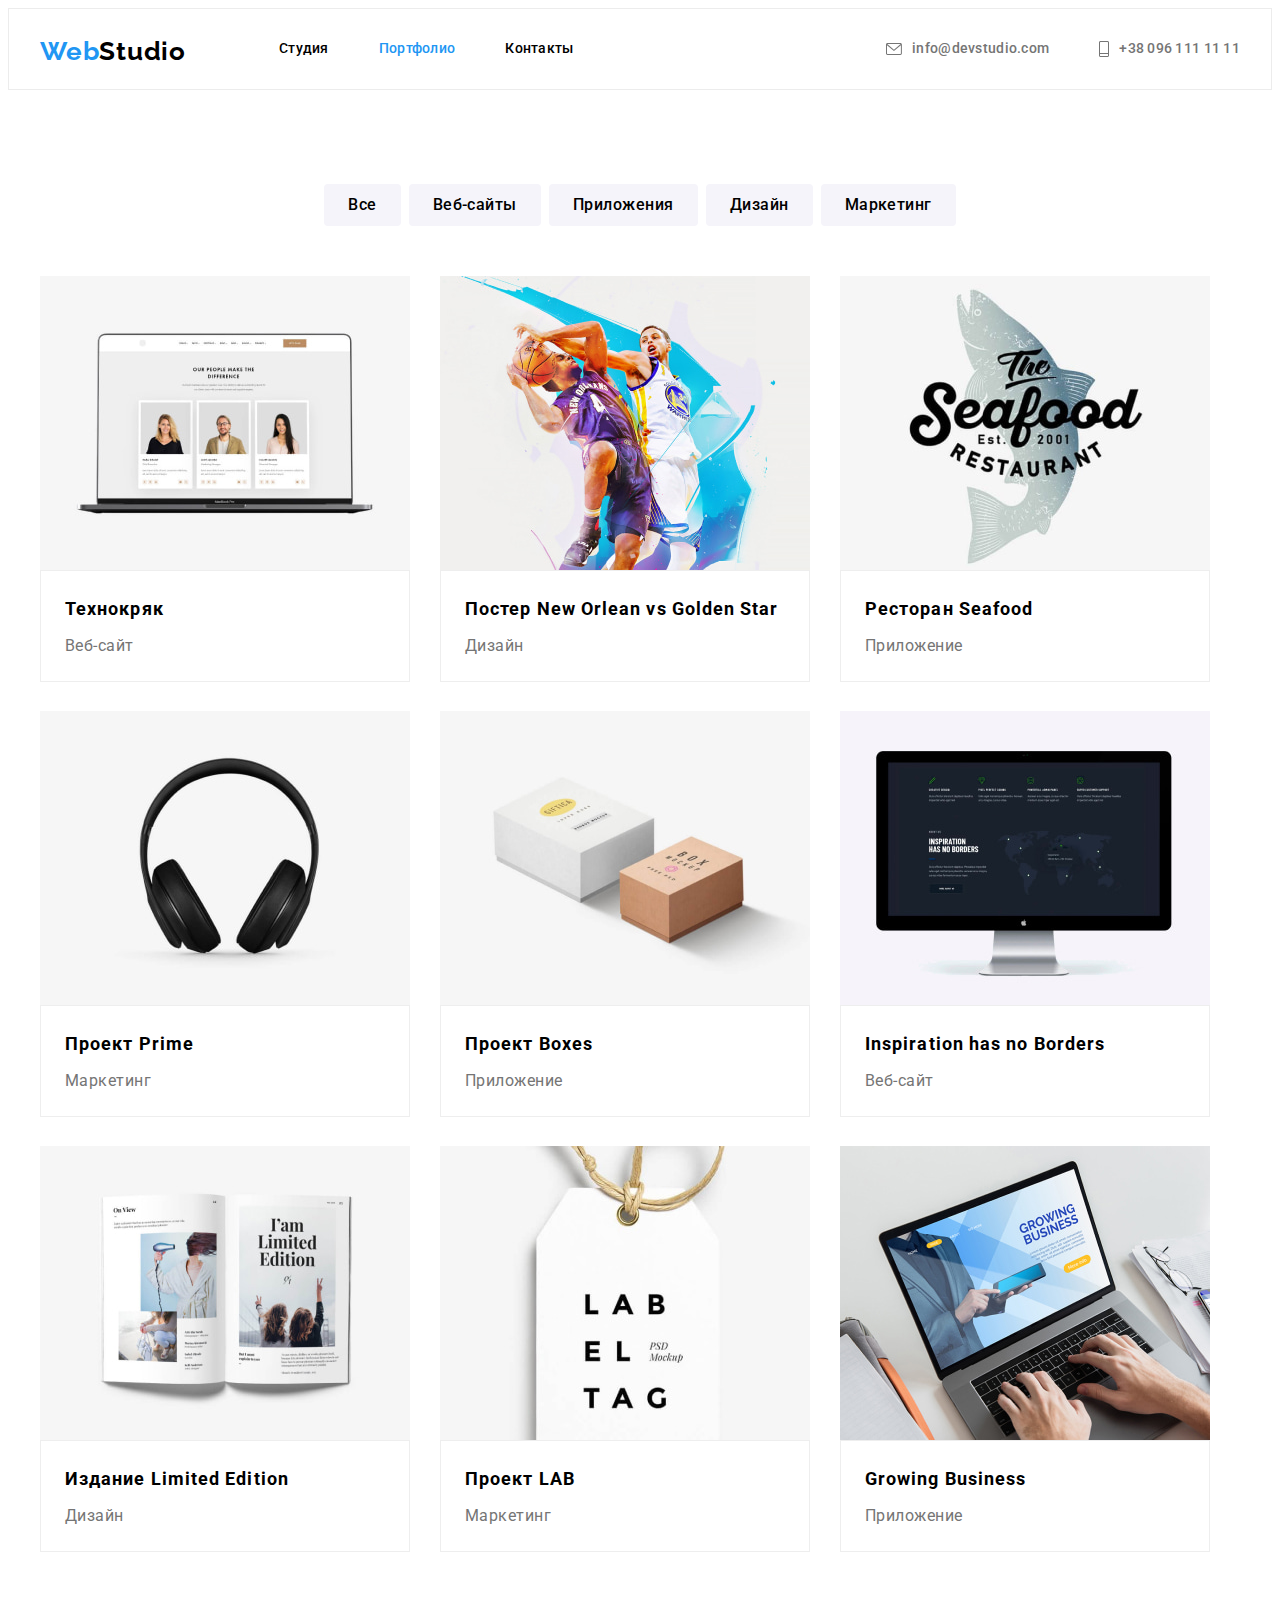
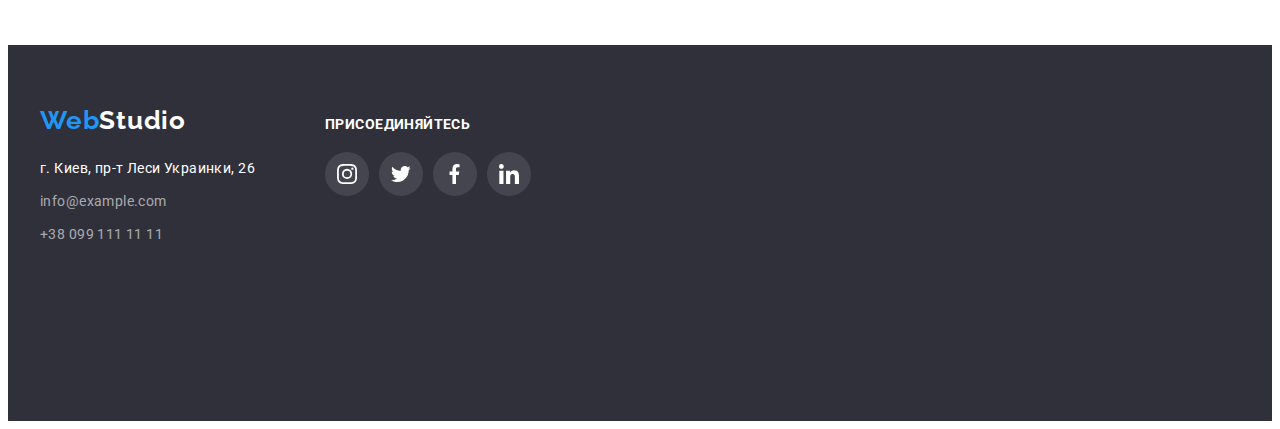
==== portfolio.html @ 827b34ea "hw5-begin" ====
<!DOCTYPE html>
<html lang="ru">
  <head>
    <meta charset="UTF-8" />
    <meta http-equiv="X-UA-Compatible" content="IE=edge" />
    <meta name="viewport" content="width=device-width, initial-scale=1.0" />
    <title>Портфолио</title>
    <link rel="preconnect" href="https://fonts.googleapis.com" />
    <link rel="preconnect" href="https://fonts.gstatic.com" crossorigin />
    <link
      href="https://fonts.googleapis.com/css2?family=Raleway:wght@700&family=Roboto:wght@400;500;700;900&display=swap"
      rel="stylesheet"
    />
    <link rel="stylesheet" href="https://cdnjs.cloudflare.com/ajax/libs/modern-normalize/1.1.0/modern-normalize.min.css" integrity="sha512-wpPYUAdjBVSE4KJnH1VR1HeZfpl1ub8YT/NKx4PuQ5NmX2tKuGu6U/JRp5y+Y8XG2tV+wKQpNHVUX03MfMFn9Q==" crossorigin="anonymous" referrerpolicy="no-referrer" />
    <link rel="stylesheet" href="./css/styles.css" />
  </head>
  <body>
    <!-- Шапка сайта-->
    <header class="header">
      <div class="container div-container">
        <nav class="header-nav">
        <a class="header-logo-web" href="./index.html"
          >Web<span class="header-logo-studio">Studio</span></a
        >
        <ul class="header-list list">
          <li class="header-item">
            <a class="header-link" href="./index.html">Студия</a>
          </li>
          <li class="header-item">
            <a class="header-link current" href="./portfolio.html">Портфолио</a>
          </li>
          <li class="header-item">
            <a class="header-link" href="">Контакты</a>
          </li>
        </ul>
      </nav>

      <ul class="auth-nav">
        <li class="header-info">
          <a class="header-mail header-navigation" href="mailto:info@devstudio.com">
            <svg class="link-svg" width="16px" height="12px" >
              <use href="./images/icons.svg#envelope">
              </use>
            </svg>
            info@devstudio.com
          </a>
        </li>
        <li class="header-info">
          <a class="header-phone header-navigation" href="tel:+380961111111">
            <svg class="link-svg" width="10px" height="16px">
              <use href="./images/icons.svg#phone">
              </use>
            </svg>
            +38 096 111 11 11
          </a>
        </li>
      </ul>
    </div>
    </header>

    <!--Портфолио-->
    <main>
      <section class="portfolio section">
        <div class="container">
          <h1 class="portfolio-main" hidden>Портфолио</h1>
        <ul class="portfolio-item list">
          <li class="portfolio-list"><button class="portfolio-btn main-btn" type="button">Все</button></li>
          <li class="portfolio-list"><button class="portfolio-btn main-btn" type="button">Веб-сайты</button></li>
          <li class="portfolio-list"><button class="portfolio-btn main-btn" type="button">Приложения</button></li>
          <li class="portfolio-list"><button class="portfolio-btn main-btn" type="button">Дизайн</button></li>
          <li class="portfolio-list"><button class="portfolio-btn main-btn" type="button">Маркетинг</button></li>
          </ul>   
          
          <!-- Карточки--> 
          <h2 hidden>Портфолио</h2>            
            <ul class="portfolio-image list">
            <li class="portfolio-box">
            <img
              src="./images/portfolio/techno.jpg"
              alt="Технокряк"
              width="370"
              height="294"
            />
            <div class="portfolio-container">
              <h3 class="portfolio-main">Технокряк</h3>
            <p class="portfolio-description">Веб-сайт</p></div>
          </li>
          <li class="portfolio-box">
            <img
              src="./images/portfolio/ball.jpg"
              alt="Баскетбол"
              width="370"
              height="294"
            />
            <div class="portfolio-container">
              <h3 class="portfolio-main">Постер New Orlean vs Golden Star</h3>
            <p class="portfolio-description">Дизайн</p>
            </div>
          </li>
          <li class="portfolio-box">
            <img
              src="./images/portfolio/food.jpg"
              alt="Еда"
              width="370"
              height="294"
            />
            <div class="portfolio-container">
              <h3 class="portfolio-main">Ресторан Seafood</h3>
            <p class="portfolio-description">Приложение</p>
            </div>
          </li>
          <li class="portfolio-box">
            <img
              src="./images/portfolio/prime.jpg"
              alt="Наушники"
              width="370"
              height="294"
            />
            <div class="portfolio-container">
              <h3 class="portfolio-main">Проект Prime</h3>
            <p class="portfolio-description">Маркетинг</p>
            </div>
          </li>
          <li class="portfolio-box">
            <img
              src="./images/portfolio/box.jpg"
              alt="Коробки"
              width="370"
              height="294"
            />
            <div class="portfolio-container">
              <h3 class="portfolio-main">Проект Boxes</h3>
            <p class="portfolio-description">Приложение</p>
            </div>
          </li>
          <li class="portfolio-box">
            <img
              src="./images/portfolio/borders.jpg"
              alt="Монитор"
              width="370"
              height="294"
            />
            <div class="portfolio-container">
              <h3 class="portfolio-main" lang="en">Inspiration has no Borders</h3>
            <p class="portfolio-description">Веб-сайт</p>
            </div>
          </li>
          <li class="portfolio-box">
            <img
              src="./images/portfolio/book.jpg"
              alt="Книга"
              width="370"
              height="294"
            />
            <div class="portfolio-container">
              <h3 class="portfolio-main">Издание Limited Edition</h3>
            <p class="portfolio-description">Дизайн</p>
            </div>
          </li>
          <li class="portfolio-box">
            <img
              src="./images/portfolio/lab.jpg"
              alt="Бирка с надписью"
              width="370"
              height="294"
            />
            <div class="portfolio-container">
              <h3 class="portfolio-main">Проект LAB</h3>
            <p class="portfolio-description">Маркетинг</p>
            </div>
          </li>
          <li class="portfolio-box">
            <img
              src="./images/portfolio/notebook.jpg"
              alt="Ноутбук"
              width="370"
              height="294"
            />
            <div class="portfolio-container">
              <h3 class="portfolio-main" lang="en">Growing Business</h3>
            <p class="portfolio-description">Приложение</p>
            </div>
          </li>   
          </ul>
        </div>
       </section>
    </main>

    <!--Подвал-->
    <footer class="footer">
      <div class="container">
        <div class="adress">
        <a class="footer-logo-web" href="./index.html">Web<span class="footer-logo-studio">Studio</a>
      <address class="footer-adress">
        <ul class="footer-list list">
          <li class="footer-item">
            <a
              class="footer-map"
              href="https://goo.gl/maps/wizjQyX9kH2uUNJ5A"
              target="_blank"
              title="Google карты"
              >г. Киев, пр-т Леси Украинки, 26</a
            >
          </li>
          <li class="footer-item">
            <a class="footer-mail" href="mailto:info@example.com">info@example.com</a>
          </li>
          <li class="footer-item">
            <a class="footer-phone" href="tel:+380991111111">+38 099 111 11 11</a>
          </li>
        </ul>
      </address>
        </div>
<div class="join-div">
      <h3 class="join">ПРИСОЕДИНЯЙТЕСЬ</h3>
    <ul class="join-item list">
      <li class="join-list">
                <a class="join-svg dark" href="">
                  <svg class="join-link-svg" width="20px" height="20px">
                  <use href="./images/icons.svg#instagram"></use>
                </svg>
                </a>
              </li>
              <li class="join-list">
                <a class="join-svg dark" href="">
                  <svg class="join-link-svg" width="20px" height="20px">
                  <use href="./images/icons.svg#twitter"></use>
                </svg>
                </a>
              </li>
              <li class="join-list">
                <a class="join-svg dark" href="">
                  <svg class="join-link-svg" width="20px" height="20px">
                  <use href="./images/icons.svg#facebook"></use>
                </svg>
                </a>
              </li>
              <li class="join-list">
                <a class="join-svg dark" href="">
                  <svg class="join-link-svg" width="20px" height="20px">
                  <use href="./images/icons.svg#linkedin"></use>
                </svg>
                </a>
              </li>
    </ul>
</div>
</div>
    </footer>
  </body>
</html>
---- css/styles.css ----
:root {
  --main-font: Roboto, sans-serif;
  --secondary-font: Raleway, sans-serif;

  --main-clr: #000000;
  --blue-clr: #2196f3;
  --secondary-clr: #757575;
  --background-clr: #2f303a;
  --light-clr: #ffffff;
  --button-clr: #f5f4fa;
  --secondary-light-clr: #ffffff99;
  --background-secondary-clr: #f5f4fa;
}

.section {
  padding-top: 94px;
  padding-bottom: 94px;
}

h1,
h2,
h3,
p {
  margin: 0;
}

.main-btn {
  cursor: pointer;
}

li {
  list-style-type: none;
}

a {
  text-decoration: none;
}

body {
  font-family: var(--main-font);
  font-weight: 400;
  font-size: 14px;
  line-height: 1.71;
  letter-spacing: 0.03em;
  color: var(--main-clr);
}

.header-logo-web {
  color: var(--blue-clr);
}

.header-logo-web .header-logo-studio {
  color: var(--main-clr);
}

/* Шапка сайта*/
.header {
  border: 1px solid #ececec;
}

.container {
  margin-left: auto;
  margin-right: auto;
  width: 1200px;
  padding-left: 15px;
  padding-right: 15px;
}

.div-container {
  display: flex;
  height: 80px;
}

.header-logo-web {
  padding-top: 24px;
  padding-bottom: 25px;
}

.header-logo-web,
.header-logo-studio {
  font-family: var(--secondary-font);
  font-weight: bold;
  font-size: 26px;
  line-height: 1.42;
  letter-spacing: 0.03em;
}

.header-link {
  color: var(--main-clr);
}

.list {
  margin: 0;
  padding: 0;
  list-style-type: none;
}

.header-nav {
  display: flex;
}

.header-list {
  display: flex;
  margin-left: 93px;
  align-items: center;
}

.header-item {
  padding-top: 32px;
  padding-bottom: 32px;
}

.header-list .header-item:not(:last-child) {
  margin-right: 50px;
}

.header-link.current {
  color: var(--blue-clr);
}

.header-link:hover,
.header-link:focus {
  color: var(--blue-clr);
}

.header-mail:hover .link-svg {
  fill: var;
}

.header-list .header-item {
  font-family: var(--main-font);
  font-weight: 500;
  font-size: 14px;
  line-height: 1.14;
  letter-spacing: 0.02em;
}

.header-navigation:hover,
.header-navigation:focus {
  color: var(--blue-clr);
}

.auth-nav {
  align-items: center;
  margin-left: auto;
  display: flex;
}

.header-info:not(:first-child) {
  padding-left: 50px;
}

.header-navigation {
  color: var(--secondary-clr);
  font-family: var(--main-font);
  font-weight: 500;
  font-size: 14px;
  line-height: 1.14;
  letter-spacing: 0.02em;
  padding-top: 32px;
  padding-bottom: 32px;
  align-items: center;
  display: flex;
}

.link-svg {
  fill: #757575;
  margin-right: 10px;
}

.header-navigation:hover .link-svg,
.header-navigation:focus .link-svg {
  fill: var(--blue-clr);
}

/* Баннер */
.hero {
  background-color: var(--background-clr);
  height: 600px;
  text-align: center;
  padding-top: 200px;
  padding-bottom: 280px;
  background-image: linear-gradient(
      rgba(47, 48, 58, 0.4),
      rgba(47, 48, 58, 0.4)
    ),
    url(../images/background.jpg);
}

.hero-main {
  font-family: var(--main-font);
  font-weight: 900;
  font-size: 44px;
  line-height: 1.36;
  letter-spacing: 0.06em;

  color: var(--light-clr);
}

.hero-btn {
  font-family: var(--main-font);
  font-weight: bold;
  font-size: 16px;
  line-height: 1.88;

  color: var(--light-clr);
  background: var(--blue-clr);
}

.hero-btn:hover {
  color: var(--main-clr);
  background: var(--button-clr);
}

.hero-btn {
  width: 200px;
  height: 50px;
  border-radius: 4px;
  border-color: transparent;
  box-shadow: 0px 4px 4px rgba(0, 0, 0, 0.15);
  margin-top: 30px;
  padding: 10px 32px;
}
/* Абзацы */
.paragraph-main {
  font-family: var(--main-font);
  font-weight: bold;
  font-size: 14px;
  line-height: 1.14;
  letter-spacing: 0.03em;
}

.paragraph-item {
  width: 270px;
}

.paragraph-description {
  font-family: var(--main-font);
  font-weight: normal;
  font-size: 14px;
  line-height: 1.71;
  letter-spacing: 0.03em;

  color: var(--secondary-clr);
}

.paragraph-list {
  list-style: none;
  margin: 0;
  padding: 0;
}

.ul-paragraph:not(:last-child) {
  margin-right: 30px;
}

.paragraph-main {
  padding-bottom: 10px;
}

.paragraph-list {
  display: flex;
}

.paragraph-list .paragraph-item:not(:last-child) {
  margin-right: 30px;
}

.antenna::before {
  background-image: url(../images/svg/antenna.svg);
}

.clock::before {
  background-image: url(../images/svg/clock.svg);
}

.notebook::before {
  background-image: url(../images/svg/notebook.svg);
}

.astronaut::before {
  background-image: url(../images/svg/astronaut.svg);
}

.paragraph-item::before {
  display: block;
  content: "";
  background-color: #f5f4fa;
  width: 270px;
  height: 120px;
  background-repeat: no-repeat;
  background-position: center;
  margin-bottom: 30px;
  border-radius: 4px;
}
/* Галерея работ */
.hallery {
  padding-bottom: 94px;
}

.hallery-main {
  font-family: var(--main-font);
  font-weight: bold;
  font-size: 36px;
  line-height: 1.17;
  letter-spacing: 0.03em;
  text-align: center;
  margin-bottom: 50px;
}

.hallery-list {
  display: flex;
}

.hallery-list .hallery-item:not(:last-child) {
  margin-right: 30px;
}

/* Команда */
.team {
  background-color: var(--background-secondary-clr);
}

.team-main {
  font-family: var(--main-font);
  font-weight: bold;
  font-size: 36px;
  line-height: 1.17;
  letter-spacing: 0.03em;
  text-align: center;
  margin-bottom: 50px;
}

.team-item {
  width: 270px;
  height: 428px;
  background-color: var(--light-clr);
  box-shadow: 0px 1px 3px rgba(0, 0, 0, 0.12), 0px 1px 1px rgba(0, 0, 0, 0.14),
    0px 2px 1px rgba(0, 0, 0, 0.2);
  border-radius: 0px 0px 4px 4px;
}

.team-list .team-item:not(:last-child) {
  margin-right: 30px;
}

.team-name {
  font-family: var(--main-font);
  font-weight: 500;
  font-size: 16px;
  line-height: 1.19;
  letter-spacing: 0.03em;
  text-align: center;
}

.team-description {
  font-family: var(--main-font);
  font-weight: normal;
  font-size: 16px;
  line-height: 1.19;
  letter-spacing: 0.03em;
  text-align: center;
  color: var(--secondary-clr);
  margin-bottom: 16px;
}

.team-list {
  display: flex;
}

.team-container {
  padding: 30px 32px;
}

img {
  display: block;
}

.team-description {
  margin-top: 10px;
}

.team-svg {
  display: flex;
  justify-content: space-between;
}

.team-svg-list {
  width: 44px;
  height: 44px;
}

.people-svg {
  display: flex;
  justify-content: center;
  align-items: center;
  width: 100%;
  height: 100%;
  border-radius: 50%;
  fill: #afb1b8;
}

.people-svg:hover,
.people-svg:focus {
  background-color: var(--blue-clr);
}

.people-svg:hover .people-team-svg,
.people-svg:focus .people-team-svg {
  fill: var(--light-clr);
}

/* Клиенты */
.clients-main {
  font-family: var(--main-font);
  font-weight: bold;
  font-size: 36px;
  line-height: 42px;
  text-align: center;
  letter-spacing: 0.03em;
  margin-bottom: 50px;
}

.clients-list {
  display: flex;
  justify-content: center;
}

.our-clients:not(:last-child) {
  margin-right: 30px;
}

.clients-link:hover .clients-svg,
.clients-link:focus .clients-svg {
  fill: var(--blue-clr);
}

.our-clients .clients-link {
  display: flex;
  justify-content: center;
  align-items: center;
  width: 170px;
  height: 92px;
  left: 215px;
  top: 2493px;
  border: 1px solid #afb1b8;
  box-sizing: border-box;
  border-radius: 4px;
  fill: #afb1b8;
}

.clients-link:hover,
.clients-link:focus {
  border: 1px solid var(--blue-clr);
}

/* Подвал */
.footer {
  background-color: var(--background-clr);
  height: 256px;
  padding-top: 60px;
  padding-bottom: 60px;
}

.footer .container {
  display: flex;
  align-items: baseline;
}

.adress {
  margin-right: 70px;
}

.footer-map:hover,
.footer-map:focus,
.footer-mail:hover,
.footer-mail:focus,
.footer-phone:hover,
.footer-phone:focus {
  color: var(--blue-clr);
}

.footer-logo-web {
  color: var(--blue-clr);
}

.footer-logo-web .footer-logo-studio {
  color: var(--light-clr);
}

.footer-logo-web,
.footer-logo-studio {
  font-family: var(--secondary-font);
  font-weight: bold;
  font-size: 26px;
  line-height: 1.19;
  letter-spacing: 0.03em;
}

.footer-map {
  font-family: var(--main-font);
  font-style: normal;
  font-size: 14px;
  line-height: 1.71;
  letter-spacing: 0.03em;
  color: var(--light-clr);
}

.footer-mail,
.footer-phone {
  font-family: var(--main-font);
  font-style: normal;
  font-size: 14px;
  line-height: 1.71;
  letter-spacing: 0.03em;
  color: var(--secondary-light-clr);
}

.footer-item:first-child {
  margin-top: 20px;
}

.footer-item:not(:last-child) {
  margin-bottom: 9px;
}

.join {
  font-weight: bold;
  font-size: 14px;
  line-height: 1.142;
  text-transform: uppercase;
  color: var(--light-clr);
  margin-bottom: 20px;
}

.join-div {
  align-items: flex-start;
  width: 206px;
  height: 80px;
}

.join-item {
  display: flex;
  justify-content: space-between;
}

.join-list {
  width: 44px;
  height: 44px;
}

.join-svg.dark {
  background: rgba(255, 255, 255, 0.1);
}

.join-svg {
  display: flex;
  justify-content: center;
  align-items: center;
  width: 100%;
  height: 100%;
  border-radius: 50%;
  fill: var(--light-clr);
}

.join-list .join-svg:hover,
.join-list .join-svg:focus {
  background-color: var(--blue-clr);
}

/* Портфолио */
.portfolio-btn {
  font-family: var(--main-font);
  font-weight: 500;
  font-size: 16px;
  line-height: 1.62;
  letter-spacing: 0.03em;

  background: var(--button-clr);
}

.portfolio-btn:hover {
  color: var(--light-clr);
  background: var(--blue-clr);
  box-shadow: 0px 3px 1px rgba(0, 0, 0, 0.1), 0px 1px 2px rgba(0, 0, 0, 0.08),
    0px 2px 2px rgba(0, 0, 0, 0.12);
}

.portfolio-main {
  font-family: var(--main-font);
  font-weight: bold;
  font-size: 18px;
  line-height: 2;
  letter-spacing: 0.06em;
  margin-bottom: 4px;
}

.portfolio-description {
  font-family: var(--main-font);
  font-weight: normal;
  font-size: 16px;
  line-height: 1.88;
  letter-spacing: 0.03em;

  color: var(--secondary-clr);
}

.portfolio-item {
  display: flex;
  justify-content: center;
  margin-bottom: 50px;
}

.portfolio-btn {
  background: #f5f4fa;
  border-radius: 4px;
  border-color: transparent;
  padding: 6px 22px;
}

.portfolio-list:not(:last-child) {
  margin-right: 8px;
}

.portfolio-box {
  width: 370px;
  height: 405px;
  margin-right: 30px;
}

.portfolio-container {
  display: block;
  border: 1px solid #eeeeee;
  text-align: left;
  padding: 20px 24px;
}

.portfolio-box:nth-child(3n) {
  margin: 0;
}

.portfolio-box:nth-child(-n + 6) {
  margin-bottom: 30px;
}

.portfolio-image {
  display: flex;
  flex-wrap: wrap;
}

.portfolio-box:hover {
  box-shadow: 0px 1px 1px rgba(0, 0, 0, 0.12), 0px 4px 4px rgba(0, 0, 0, 0.06),
    1px 4px 6px rgba(0, 0, 0, 0.16);
}
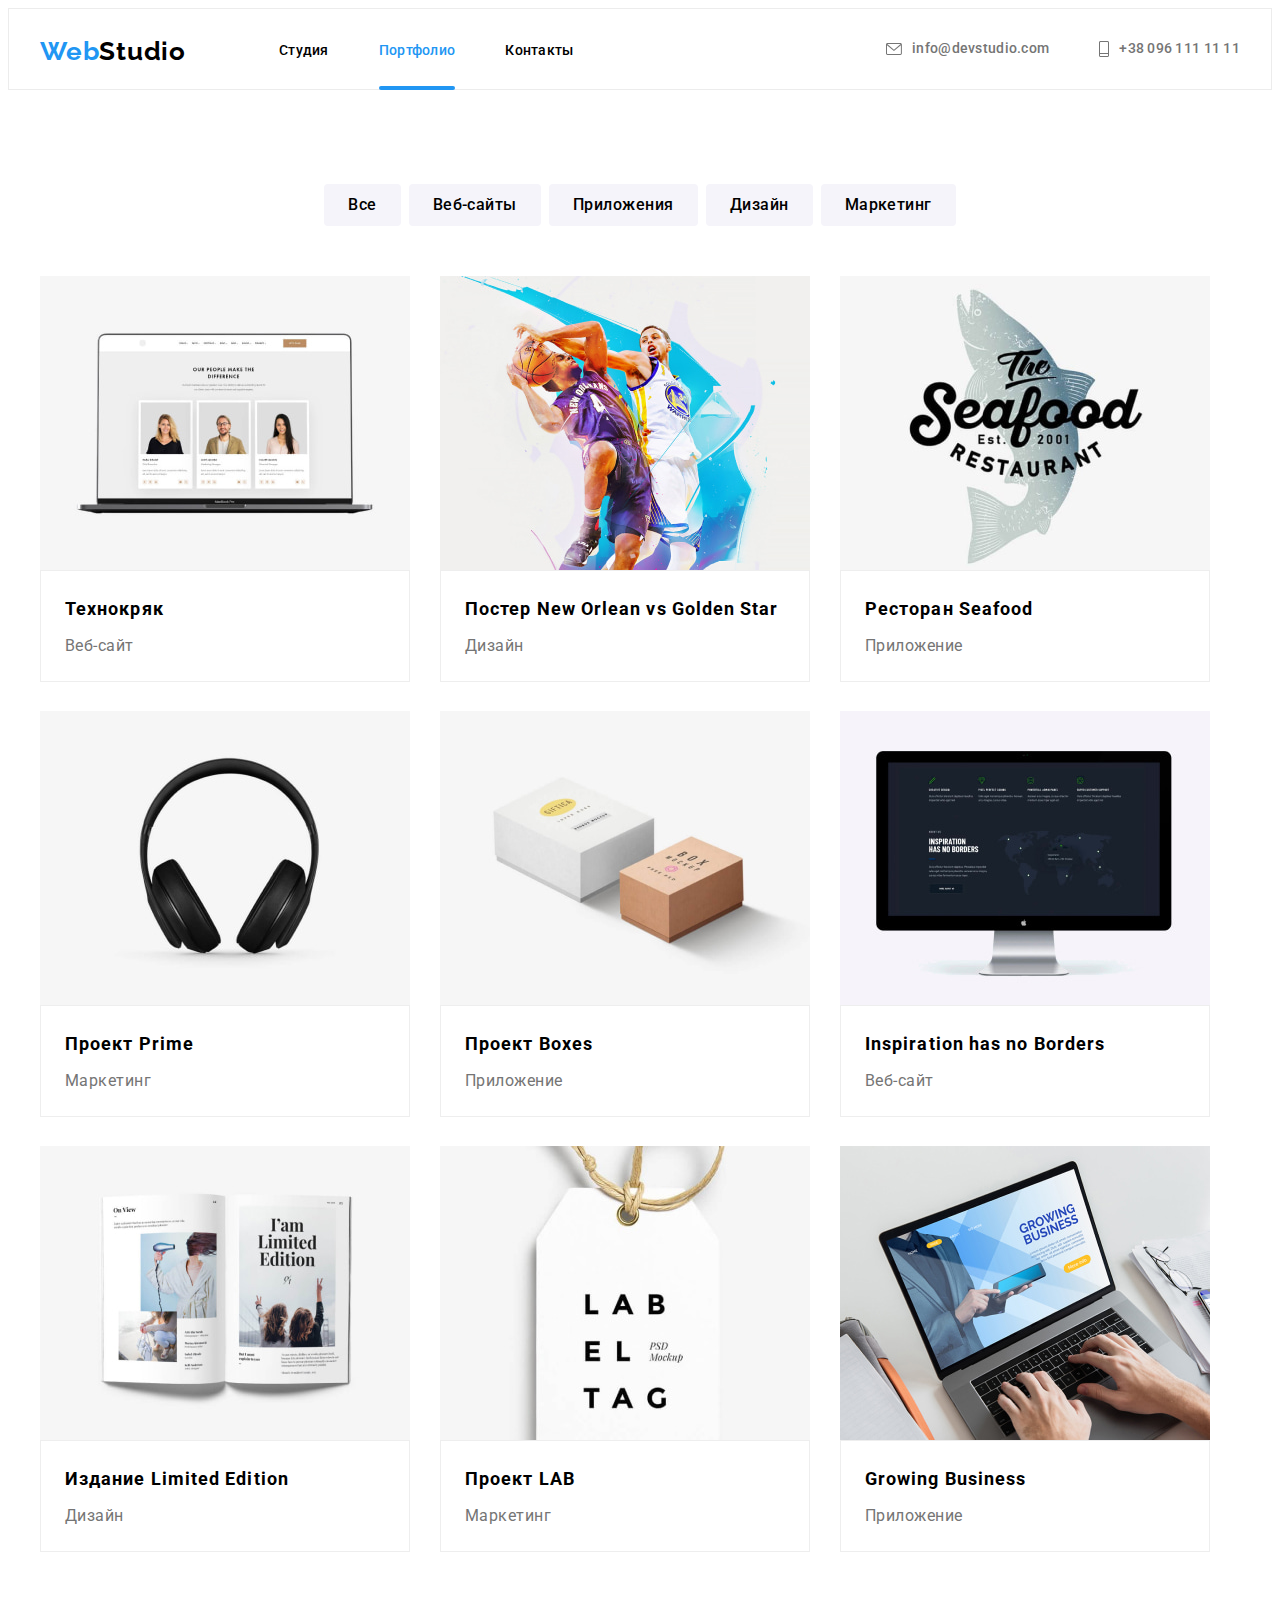
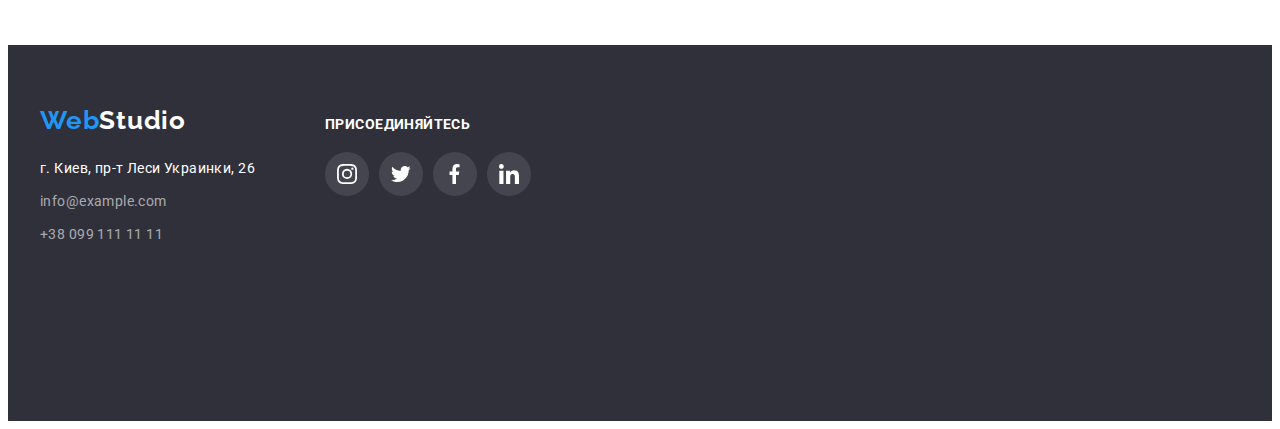
==== commit ad2625af: "hw5-newfcknteacher" ====
--- a/portfolio.html
+++ b/portfolio.html
@@ -75,111 +75,140 @@
           <h2 hidden>Портфолио</h2>            
             <ul class="portfolio-image list">
             <li class="portfolio-box">
-            <img
+            <div class="box">
+              <div class="overlay">
+              <img
               src="./images/portfolio/techno.jpg"
               alt="Технокряк"
               width="370"
               height="294"
             />
+            <p class="overlay-text">Ресурс предлагает комплексные предложения с разным уровнем функционала и сервисов. Все это позволит посетителю получить исчерпывающие сведения о компании или частном лице.</p>
+            </div>
             <div class="portfolio-container">
               <h3 class="portfolio-main">Технокряк</h3>
             <p class="portfolio-description">Веб-сайт</p></div>
           </li>
           <li class="portfolio-box">
+            <div class="overlay">
             <img
               src="./images/portfolio/ball.jpg"
               alt="Баскетбол"
               width="370"
               height="294"
             />
+            <p></p>
+            </div>
             <div class="portfolio-container">
               <h3 class="portfolio-main">Постер New Orlean vs Golden Star</h3>
             <p class="portfolio-description">Дизайн</p>
             </div>
           </li>
           <li class="portfolio-box">
+            <div class="overlay">
             <img
               src="./images/portfolio/food.jpg"
               alt="Еда"
               width="370"
               height="294"
             />
+            <p></p>
+            </div>
             <div class="portfolio-container">
               <h3 class="portfolio-main">Ресторан Seafood</h3>
             <p class="portfolio-description">Приложение</p>
             </div>
           </li>
           <li class="portfolio-box">
+            <div class="overlay">
             <img
               src="./images/portfolio/prime.jpg"
               alt="Наушники"
               width="370"
               height="294"
             />
+            <p></p>
+            </div>
             <div class="portfolio-container">
               <h3 class="portfolio-main">Проект Prime</h3>
             <p class="portfolio-description">Маркетинг</p>
             </div>
           </li>
           <li class="portfolio-box">
+            <div class="overlay">
             <img
               src="./images/portfolio/box.jpg"
               alt="Коробки"
               width="370"
               height="294"
             />
+            <p></p>
+            </div>
             <div class="portfolio-container">
               <h3 class="portfolio-main">Проект Boxes</h3>
             <p class="portfolio-description">Приложение</p>
             </div>
           </li>
           <li class="portfolio-box">
+            <div class="overlay">
             <img
               src="./images/portfolio/borders.jpg"
               alt="Монитор"
               width="370"
               height="294"
             />
+            <p></p>
+            </div>
             <div class="portfolio-container">
               <h3 class="portfolio-main" lang="en">Inspiration has no Borders</h3>
             <p class="portfolio-description">Веб-сайт</p>
             </div>
           </li>
           <li class="portfolio-box">
+            <div class="overlay">
             <img
               src="./images/portfolio/book.jpg"
               alt="Книга"
               width="370"
               height="294"
             />
+            <p></p>
+            </div>
             <div class="portfolio-container">
               <h3 class="portfolio-main">Издание Limited Edition</h3>
             <p class="portfolio-description">Дизайн</p>
             </div>
           </li>
           <li class="portfolio-box">
+            <div class="overlay">
             <img
               src="./images/portfolio/lab.jpg"
               alt="Бирка с надписью"
               width="370"
               height="294"
             />
+            <p></p>
+            </div>
             <div class="portfolio-container">
               <h3 class="portfolio-main">Проект LAB</h3>
             <p class="portfolio-description">Маркетинг</p>
             </div>
           </li>
           <li class="portfolio-box">
+            <div class="overlay">
             <img
               src="./images/portfolio/notebook.jpg"
               alt="Ноутбук"
               width="370"
               height="294"
             />
+            <p></p>
+            </div>
             <div class="portfolio-container">
               <h3 class="portfolio-main" lang="en">Growing Business</h3>
             <p class="portfolio-description">Приложение</p>
             </div>
+          </div>
           </li>   
           </ul>
         </div>
--- a/css/styles.css
+++ b/css/styles.css
@@ -85,8 +85,27 @@
   letter-spacing: 0.03em;
 }
 
+.header-link::after {
+  content: '';
+  display: block;
+  width: 100%;
+  height: 4px;
+  border-radius: 2px;
+  background-color: var(--blue-clr);
+  position: absolute;
+  bottom: 0px;
+  display: none;
+}
+
+.current::after {
+  display: block;
+}
+
 .header-link {
   color: var(--main-clr);
+  position: relative;
+  padding: 35px 0 32px 0;
+  display: block;
 }
 
 .list {
@@ -121,10 +140,12 @@
 .header-link:hover,
 .header-link:focus {
   color: var(--blue-clr);
+  transition: 250ms cubic-bezier(0.4, 0, 0.2, 1);
 }
 
 .header-mail:hover .link-svg {
   fill: var;
+  transition: 250ms cubic-bezier(0.4, 0, 0.2, 1);
 }
 
 .header-list .header-item {
@@ -138,6 +159,7 @@
 .header-navigation:hover,
 .header-navigation:focus {
   color: var(--blue-clr);
+  transition: 250ms cubic-bezier(0.4, 0, 0.2, 1);
 }
 
 .auth-nav {
@@ -171,6 +193,7 @@
 .header-navigation:hover .link-svg,
 .header-navigation:focus .link-svg {
   fill: var(--blue-clr);
+  transition: 250ms cubic-bezier(0.4, 0, 0.2, 1);
 }
 
 /* Баннер */
@@ -210,6 +233,7 @@
 .hero-btn:hover {
   color: var(--main-clr);
   background: var(--button-clr);
+  transition: 250ms cubic-bezier(0.4, 0, 0.2, 1);
 }
 
 .hero-btn {
@@ -221,6 +245,48 @@
   margin-top: 30px;
   padding: 10px 32px;
 }
+
+.close-x {
+  position: absolute;
+  right: 8px;
+  top: 8px;
+background-image: url(../images/svg/x.svg);
+
+}
+
+.backdrop {
+position: absolute;
+width: 528px;
+height: 581px;
+left: 494px;
+top: 221px;
+background: #FFFFFF;
+box-shadow: 0px 1px 3px rgba(0, 0, 0, 0.12),
+0px 1px 1px rgba(0, 0, 0, 0.14),
+0px 2px 1px rgba(0, 0, 0, 0.2);
+border-radius: 4px;
+visibility: visible;
+}
+
+.is-hidden {
+  visibility: hidden;
+  opacity: 0;
+  pointer-events: none;
+}
+
+.modal-btn {
+  position: absolute;
+  width: 30px;
+  height: 30px;
+  right: 8px;
+  top: 8px;
+  background: #FFFFFF;
+  border: 1px solid rgba(0, 0, 0, 0.1);
+  box-sizing: border-box;
+  border-radius: 50%;
+  cursor: pointer;
+}
+
 /* Абзацы */
 .paragraph-main {
   font-family: var(--main-font);
@@ -316,6 +382,25 @@
   margin-right: 30px;
 }
 
+.thumb {
+  position: relative;
+  overflow: hidden;
+  margin: 10px;
+  width: 100%;
+}
+
+.label {
+  position: absolute;
+  bottom: 0;
+  right: 0;
+  padding: 27px;
+  font-size: 14px;
+  background: rgba(47, 48, 58, 0.8);
+  color: #fff;
+  width: 100%;
+  text-align: center;
+}
+
 /* Команда */
 .team {
   background-color: var(--background-secondary-clr);
@@ -403,11 +488,14 @@
 .people-svg:hover,
 .people-svg:focus {
   background-color: var(--blue-clr);
+  transition: 250ms cubic-bezier(0.4, 0, 0.2, 1);
+  
 }
 
 .people-svg:hover .people-team-svg,
 .people-svg:focus .people-team-svg {
   fill: var(--light-clr);
+  transition: 250ms cubic-bezier(0.4, 0, 0.2, 1);
 }
 
 /* Клиенты */
@@ -433,6 +521,7 @@
 .clients-link:hover .clients-svg,
 .clients-link:focus .clients-svg {
   fill: var(--blue-clr);
+  transition: 250ms cubic-bezier(0.4, 0, 0.2, 1);
 }
 
 .our-clients .clients-link {
@@ -452,6 +541,7 @@
 .clients-link:hover,
 .clients-link:focus {
   border: 1px solid var(--blue-clr);
+  transition: 250ms cubic-bezier(0.4, 0, 0.2, 1);
 }
 
 /* Подвал */
@@ -478,6 +568,7 @@
 .footer-phone:hover,
 .footer-phone:focus {
   color: var(--blue-clr);
+  transition: 250ms cubic-bezier(0.4, 0, 0.2, 1);
 }
 
 .footer-logo-web {
@@ -566,6 +657,7 @@
 .join-list .join-svg:hover,
 .join-list .join-svg:focus {
   background-color: var(--blue-clr);
+  transition: 250ms cubic-bezier(0.4, 0, 0.2, 1);
 }
 
 /* Портфолио */
@@ -584,6 +676,7 @@
   background: var(--blue-clr);
   box-shadow: 0px 3px 1px rgba(0, 0, 0, 0.1), 0px 1px 2px rgba(0, 0, 0, 0.08),
     0px 2px 2px rgba(0, 0, 0, 0.12);
+    transition: 250ms cubic-bezier(0.4, 0, 0.2, 1);
 }
 
 .portfolio-main {
@@ -651,4 +744,45 @@
 .portfolio-box:hover {
   box-shadow: 0px 1px 1px rgba(0, 0, 0, 0.12), 0px 4px 4px rgba(0, 0, 0, 0.06),
     1px 4px 6px rgba(0, 0, 0, 0.16);
-}
+    transition: 250ms cubic-bezier(0.4, 0, 0.2, 1);
+}
+
+
+/* Карточки */
+.overlay {
+  position: relative;
+  overflow: hidden;
+}
+
+.overlay::before {
+  position: absolute;
+  background-color: rgba(33, 150, 243, 0.9);
+  content: '';
+  width: 100%;
+  height: 100%;
+  transform: translateY(100%);
+  transition: 250ms cubic-bezier(0.4, 0, 0.2, 1);
+}
+
+.overlay:hover::before{
+  transform: translateY(0);
+  }
+
+.overlay > .overlay-text { 
+  position: absolute;
+  font-weight: 400;
+  font-size: 18px;
+  line-height: 28px;
+  letter-spacing: 0.03em;
+  color: #ffffff;
+  bottom: 0;
+  right: 0;
+  width: 100%;
+  padding: 63px 24px;
+  opacity: 0;
+}
+
+
+
+
+
